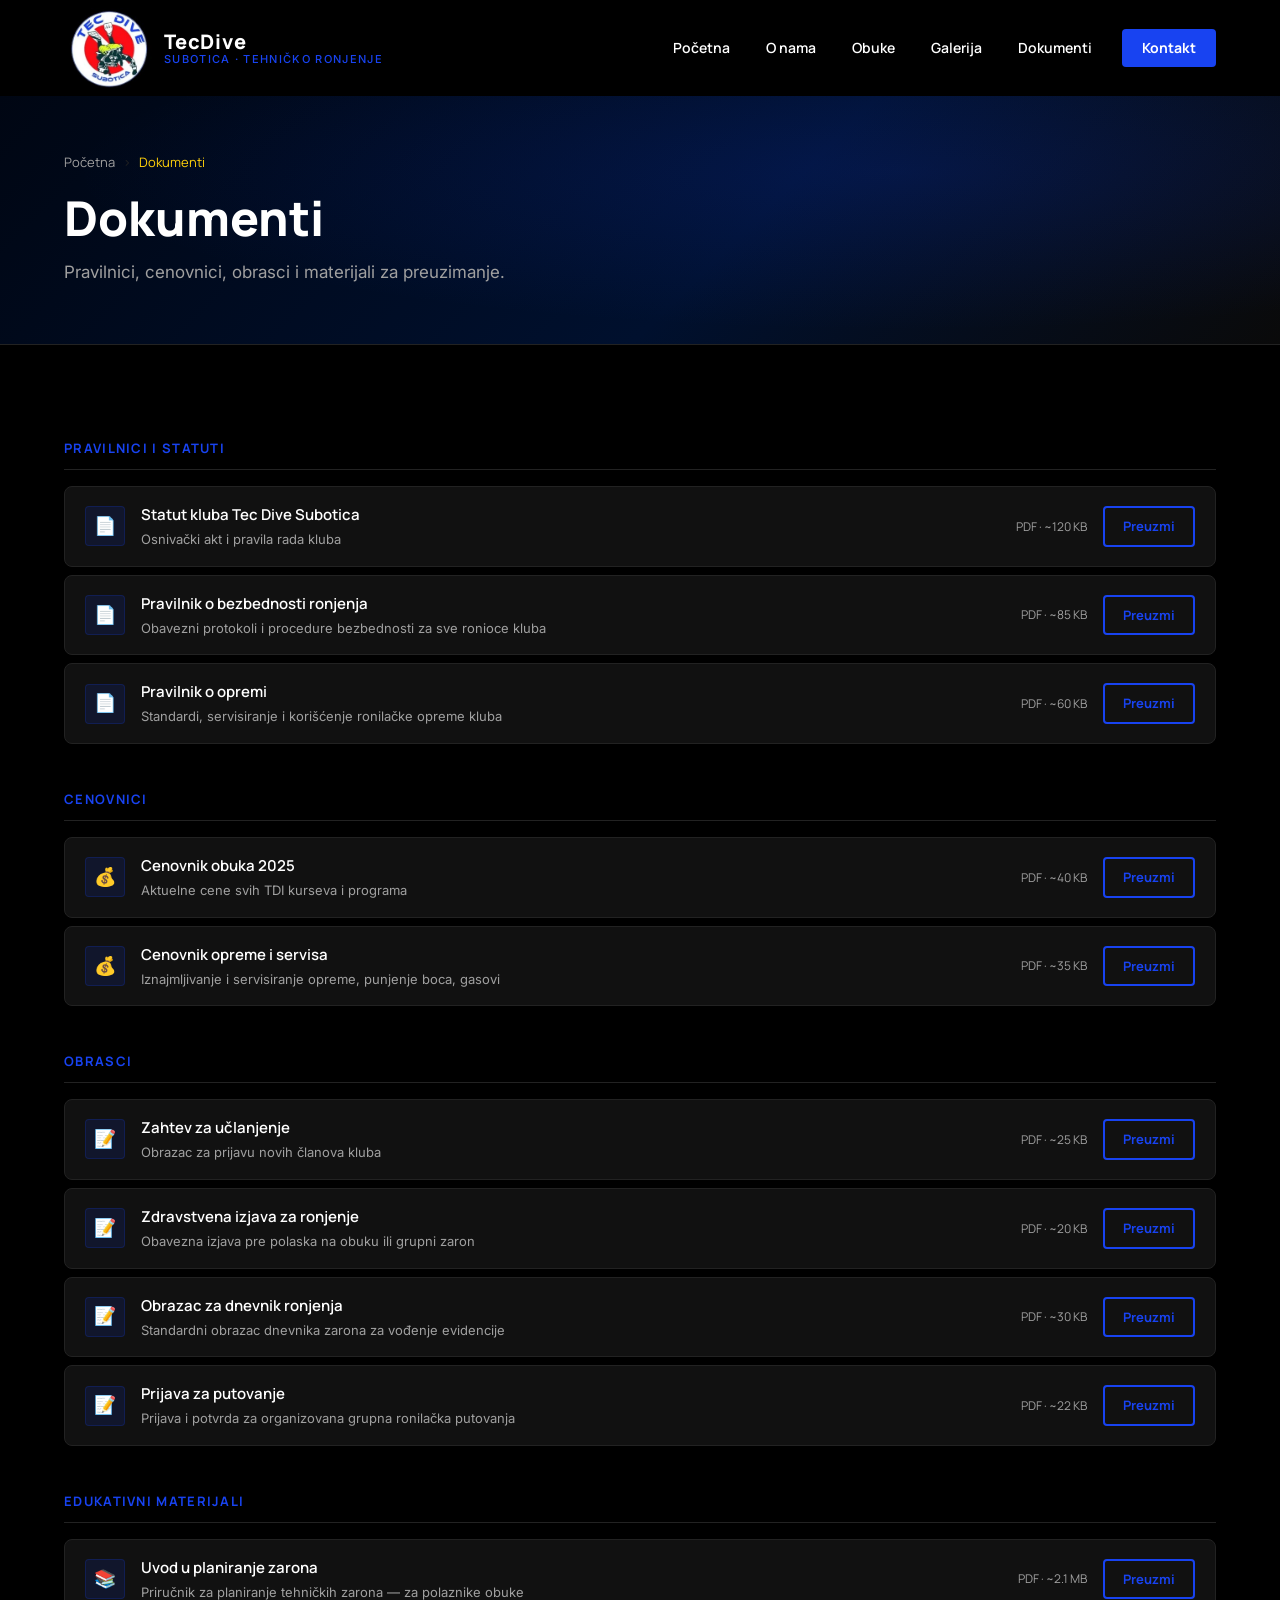
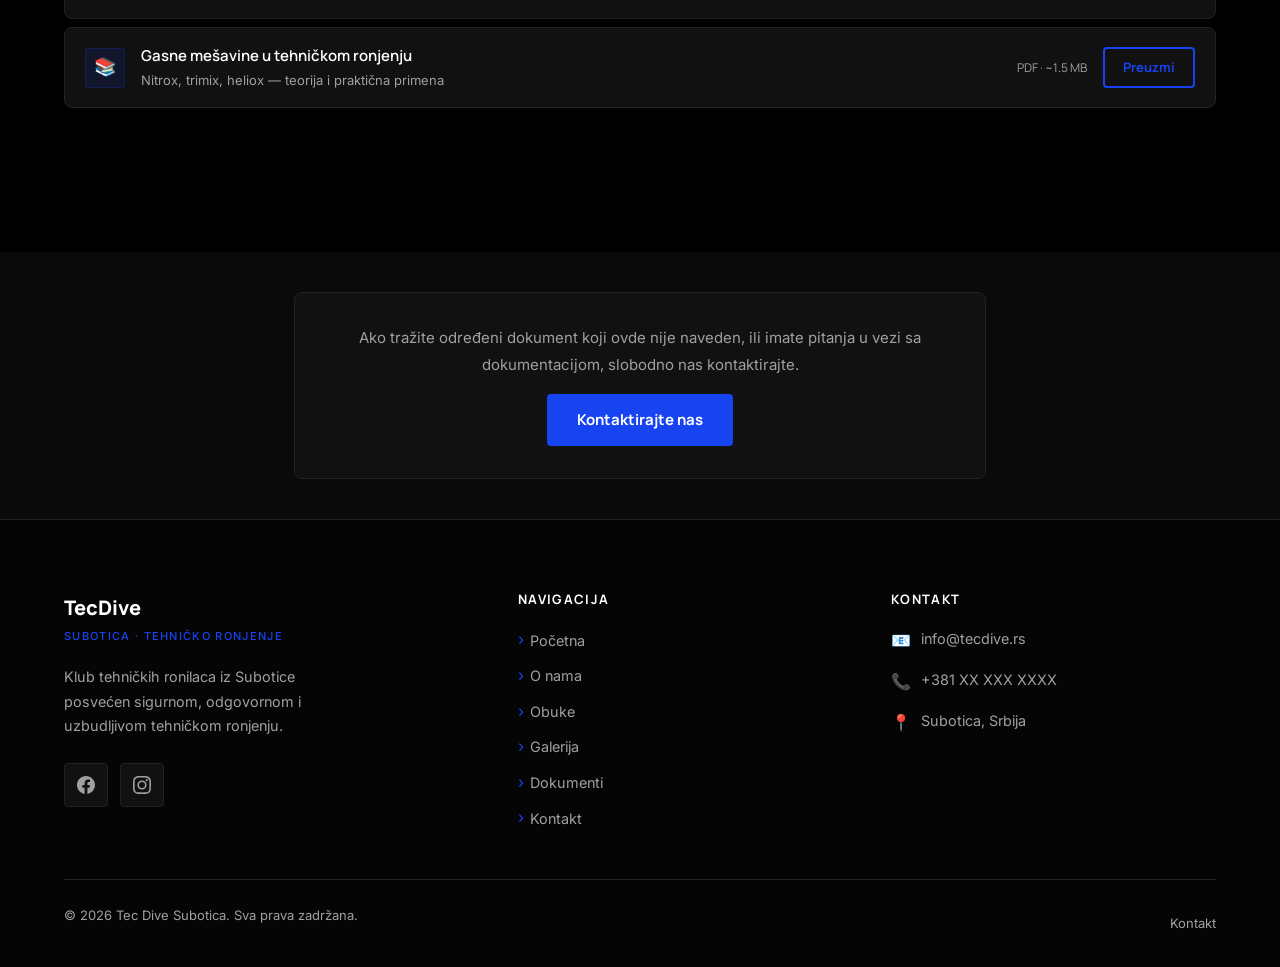
==== site/dokumenti.html @ 0ca91849 "Add CI/CD pipeline, Terraform IaC, and reorganize site files - Move web files (HTML/CSS/JS/img/docs)" ====
<!DOCTYPE html>
<html lang="sr">
<head>
  <meta charset="UTF-8" />
  <meta name="viewport" content="width=device-width, initial-scale=1.0" />
  <meta name="description" content="Dokumenti kluba Tec Dive Subotica — pravilnici, cenovnici, obrasci i sertifikati za preuzimanje." />
  <title>Dokumenti — Tec Dive Subotica</title>
  <link rel="preconnect" href="https://fonts.googleapis.com" />
  <link rel="preconnect" href="https://fonts.gstatic.com" crossorigin />
  <link href="https://fonts.googleapis.com/css2?family=Manrope:wght@400;600;700;800&family=Inter:wght@400;500;600&display=swap" rel="stylesheet" />
  <link rel="stylesheet" href="css/style.css" />
</head>
<body>

  <div id="site-header"></div>

  <main>

    <!-- PAGE HERO -->
    <div class="page-hero">
      <div class="container">
        <div class="page-hero-inner">
          <nav class="breadcrumb" aria-label="Breadcrumb">
            <a href="/index.html">Početna</a>
            <span class="breadcrumb-sep" aria-hidden="true">›</span>
            <span class="breadcrumb-current" aria-current="page">Dokumenti</span>
          </nav>
          <h1>Dokumenti</h1>
          <p class="page-hero-desc">Pravilnici, cenovnici, obrasci i materijali za preuzimanje.</p>
        </div>
      </div>
    </div>

    <!-- DOCUMENTS -->
    <section class="section">
      <div class="container">

        <!-- PRAVILNICI -->
        <div class="doc-category">
          <h2 class="doc-category-title">Pravilnici i statuti</h2>
          <ul class="doc-list">

            <li class="doc-item">
              <div class="doc-icon" aria-hidden="true">📄</div>
              <div class="doc-info">
                <div class="doc-name">Statut kluba Tec Dive Subotica</div>
                <div class="doc-desc">Osnivački akt i pravila rada kluba</div>
              </div>
              <div class="doc-meta">PDF · ~120 KB</div>
              <div class="doc-download">
                <a href="docs/statut-kluba.pdf" download class="btn btn-outline btn-sm">
                  Preuzmi
                </a>
              </div>
            </li>

            <li class="doc-item">
              <div class="doc-icon" aria-hidden="true">📄</div>
              <div class="doc-info">
                <div class="doc-name">Pravilnik o bezbednosti ronjenja</div>
                <div class="doc-desc">Obavezni protokoli i procedure bezbednosti za sve ronioce kluba</div>
              </div>
              <div class="doc-meta">PDF · ~85 KB</div>
              <div class="doc-download">
                <a href="docs/pravilnik-bezbednost.pdf" download class="btn btn-outline btn-sm">
                  Preuzmi
                </a>
              </div>
            </li>

            <li class="doc-item">
              <div class="doc-icon" aria-hidden="true">📄</div>
              <div class="doc-info">
                <div class="doc-name">Pravilnik o opremi</div>
                <div class="doc-desc">Standardi, servisiranje i korišćenje ronilačke opreme kluba</div>
              </div>
              <div class="doc-meta">PDF · ~60 KB</div>
              <div class="doc-download">
                <a href="docs/pravilnik-oprema.pdf" download class="btn btn-outline btn-sm">
                  Preuzmi
                </a>
              </div>
            </li>

          </ul>
        </div>

        <!-- CENOVNICI -->
        <div class="doc-category">
          <h2 class="doc-category-title">Cenovnici</h2>
          <ul class="doc-list">

            <li class="doc-item">
              <div class="doc-icon" aria-hidden="true">💰</div>
              <div class="doc-info">
                <div class="doc-name">Cenovnik obuka 2025</div>
                <div class="doc-desc">Aktuelne cene svih TDI kurseva i programa</div>
              </div>
              <div class="doc-meta">PDF · ~40 KB</div>
              <div class="doc-download">
                <a href="docs/cenovnik-obuke-2025.pdf" download class="btn btn-outline btn-sm">
                  Preuzmi
                </a>
              </div>
            </li>

            <li class="doc-item">
              <div class="doc-icon" aria-hidden="true">💰</div>
              <div class="doc-info">
                <div class="doc-name">Cenovnik opreme i servisa</div>
                <div class="doc-desc">Iznajmljivanje i servisiranje opreme, punjenje boca, gasovi</div>
              </div>
              <div class="doc-meta">PDF · ~35 KB</div>
              <div class="doc-download">
                <a href="docs/cenovnik-oprema.pdf" download class="btn btn-outline btn-sm">
                  Preuzmi
                </a>
              </div>
            </li>

          </ul>
        </div>

        <!-- OBRASCI -->
        <div class="doc-category">
          <h2 class="doc-category-title">Obrasci</h2>
          <ul class="doc-list">

            <li class="doc-item">
              <div class="doc-icon" aria-hidden="true">📝</div>
              <div class="doc-info">
                <div class="doc-name">Zahtev za učlanjenje</div>
                <div class="doc-desc">Obrazac za prijavu novih članova kluba</div>
              </div>
              <div class="doc-meta">PDF · ~25 KB</div>
              <div class="doc-download">
                <a href="docs/zahtev-uclanenje.pdf" download class="btn btn-outline btn-sm">
                  Preuzmi
                </a>
              </div>
            </li>

            <li class="doc-item">
              <div class="doc-icon" aria-hidden="true">📝</div>
              <div class="doc-info">
                <div class="doc-name">Zdravstvena izjava za ronjenje</div>
                <div class="doc-desc">Obavezna izjava pre polaska na obuku ili grupni zaron</div>
              </div>
              <div class="doc-meta">PDF · ~20 KB</div>
              <div class="doc-download">
                <a href="docs/zdravstvena-izjava.pdf" download class="btn btn-outline btn-sm">
                  Preuzmi
                </a>
              </div>
            </li>

            <li class="doc-item">
              <div class="doc-icon" aria-hidden="true">📝</div>
              <div class="doc-info">
                <div class="doc-name">Obrazac za dnevnik ronjenja</div>
                <div class="doc-desc">Standardni obrazac dnevnika zarona za vođenje evidencije</div>
              </div>
              <div class="doc-meta">PDF · ~30 KB</div>
              <div class="doc-download">
                <a href="docs/dnevnik-ronjenja.pdf" download class="btn btn-outline btn-sm">
                  Preuzmi
                </a>
              </div>
            </li>

            <li class="doc-item">
              <div class="doc-icon" aria-hidden="true">📝</div>
              <div class="doc-info">
                <div class="doc-name">Prijava za putovanje</div>
                <div class="doc-desc">Prijava i potvrda za organizovana grupna ronilačka putovanja</div>
              </div>
              <div class="doc-meta">PDF · ~22 KB</div>
              <div class="doc-download">
                <a href="docs/prijava-putovanje.pdf" download class="btn btn-outline btn-sm">
                  Preuzmi
                </a>
              </div>
            </li>

          </ul>
        </div>

        <!-- MATERIJALI -->
        <div class="doc-category">
          <h2 class="doc-category-title">Edukativni materijali</h2>
          <ul class="doc-list">

            <li class="doc-item">
              <div class="doc-icon" aria-hidden="true">📚</div>
              <div class="doc-info">
                <div class="doc-name">Uvod u planiranje zarona</div>
                <div class="doc-desc">Priručnik za planiranje tehničkih zarona — za polaznike obuke</div>
              </div>
              <div class="doc-meta">PDF · ~2.1 MB</div>
              <div class="doc-download">
                <a href="docs/planiranje-zarona.pdf" download class="btn btn-outline btn-sm">
                  Preuzmi
                </a>
              </div>
            </li>

            <li class="doc-item">
              <div class="doc-icon" aria-hidden="true">📚</div>
              <div class="doc-info">
                <div class="doc-name">Gasne mešavine u tehničkom ronjenju</div>
                <div class="doc-desc">Nitrox, trimix, heliox — teorija i praktična primena</div>
              </div>
              <div class="doc-meta">PDF · ~1.5 MB</div>
              <div class="doc-download">
                <a href="docs/gasne-mesavine.pdf" download class="btn btn-outline btn-sm">
                  Preuzmi
                </a>
              </div>
            </li>

          </ul>
        </div>

      </div>
    </section>

    <!-- NOTE -->
    <section class="section section--alt" style="padding: 40px 0;">
      <div class="container container--sm">
        <div style="text-align: center; padding: 32px; background: var(--color-bg-card); border: 1px solid var(--color-border); border-radius: var(--radius-md);">
          <p style="font-size: 0.9375rem; color: var(--color-text-muted); margin-bottom: 16px;">
            Ako tražite određeni dokument koji ovde nije naveden, ili imate pitanja u vezi sa dokumentacijom, slobodno nas kontaktirajte.
          </p>
          <a href="/kontakt.html" class="btn btn-primary">Kontaktirajte nas</a>
        </div>
      </div>
    </section>

  </main>

  <div id="site-footer"></div>
  <button id="back-to-top" aria-label="Nazad na vrh">↑</button>

  <script src="js/main.js"></script>
</body>
</html>
---- site/css/style.css ----
/* ============================================================
   1. CSS CUSTOM PROPERTIES (design tokens)
   ============================================================ */
:root {
  --color-primary:     #1843F1;
  --color-accent:      #FFD00A;
  --color-bg:          #000000;
  --color-bg-alt:      #0a0a0a;
  --color-bg-card:     #111111;
  --color-bg-section:  #00102E;
  --color-text:        #ffffff;
  --color-text-muted:  #a0a0a0;
  --color-border:      #222222;

  --font-heading: 'Manrope', sans-serif;
  --font-body:    'Inter', sans-serif;

  --radius-sm:   4px;
  --radius-md:   8px;
  --radius-lg:   16px;

  --shadow-card: 0 4px 24px rgba(0, 0, 0, 0.5);
  --shadow-hover: 0 8px 40px rgba(24, 67, 241, 0.25);

  --nav-height:  96px;
  --max-width:   1200px;
  --max-width-sm: 740px;
  --section-gap: 96px;
  --section-gap-sm: 64px;
}

/* ============================================================
   2. CSS RESET & BASE
   ============================================================ */
*, *::before, *::after {
  box-sizing: border-box;
  margin: 0;
  padding: 0;
}

html {
  scroll-behavior: smooth;
  font-size: 16px;
}

body {
  background-color: var(--color-bg);
  color: var(--color-text);
  font-family: var(--font-body);
  font-size: 1rem;
  line-height: 1.6;
  -webkit-font-smoothing: antialiased;
  overflow-x: hidden;
}

img {
  display: block;
  max-width: 100%;
  height: auto;
}

a {
  color: inherit;
  text-decoration: none;
}

ul, ol {
  list-style: none;
}

button {
  cursor: pointer;
  border: none;
  background: none;
  font-family: inherit;
}

input, textarea, select {
  font-family: inherit;
  font-size: inherit;
}

/* ============================================================
   3. TYPOGRAPHY
   ============================================================ */
h1, h2, h3, h4, h5, h6 {
  font-family: var(--font-heading);
  font-weight: 700;
  line-height: 1.2;
  color: var(--color-text);
}

h1 { font-size: clamp(2rem, 5vw, 3.25rem); }
h2 { font-size: clamp(1.625rem, 3.5vw, 2.5rem); }
h3 { font-size: clamp(1.25rem, 2.5vw, 1.75rem); }
h4 { font-size: 1.25rem; }
h5 { font-size: 1.125rem; }
h6 { font-size: 1rem; }

p {
  margin-bottom: 1rem;
  color: var(--color-text-muted);
  line-height: 1.75;
}

p:last-child { margin-bottom: 0; }

.text-accent  { color: var(--color-accent); }
.text-primary { color: var(--color-primary); }
.text-muted   { color: var(--color-text-muted); }
.text-white   { color: var(--color-text); }
.text-center  { text-align: center; }
.text-upper   { text-transform: uppercase; letter-spacing: 0.08em; font-size: 0.8125rem; font-weight: 600; }

/* ============================================================
   4. LAYOUT UTILITIES
   ============================================================ */
.container {
  width: 100%;
  max-width: var(--max-width);
  margin: 0 auto;
  padding: 0 24px;
}

.container--sm {
  max-width: var(--max-width-sm);
}

.section {
  padding: var(--section-gap) 0;
}

.section--alt {
  background-color: var(--color-bg-alt);
}

.section--dark {
  background-color: var(--color-bg-section);
}

.section-header {
  margin-bottom: 56px;
}

.section-header .label {
  display: inline-block;
  color: var(--color-primary);
  font-family: var(--font-heading);
  font-weight: 600;
  font-size: 0.8125rem;
  text-transform: uppercase;
  letter-spacing: 0.1em;
  margin-bottom: 12px;
}

.section-header h2 {
  margin-bottom: 16px;
}

.section-header p {
  max-width: 560px;
}

.section-header.center {
  text-align: center;
}

.section-header.center p {
  margin-left: auto;
  margin-right: auto;
}

.grid-2 {
  display: grid;
  grid-template-columns: repeat(2, 1fr);
  gap: 32px;
}

.grid-3 {
  display: grid;
  grid-template-columns: repeat(3, 1fr);
  gap: 28px;
}

.grid-4 {
  display: grid;
  grid-template-columns: repeat(4, 1fr);
  gap: 24px;
}

.flex {
  display: flex;
}

.flex-center {
  display: flex;
  align-items: center;
  justify-content: center;
}

.flex-between {
  display: flex;
  align-items: center;
  justify-content: space-between;
}

.gap-8  { gap: 8px; }
.gap-16 { gap: 16px; }
.gap-24 { gap: 24px; }
.gap-32 { gap: 32px; }

/* ============================================================
   5. HEADER & NAVIGATION
   ============================================================ */
#site-header {
  position: fixed;
  top: 0;
  left: 0;
  width: 100%;
  z-index: 1000;
}

.site-header {
  position: fixed;
  top: 0;
  left: 0;
  width: 100%;
  z-index: 1000;
  background-color: #000;
  height: var(--nav-height);
  border-bottom: 1px solid transparent;
  transition: border-color 0.3s, box-shadow 0.3s;
}

.site-header.header-scrolled {
  border-bottom-color: var(--color-border);
  box-shadow: 0 2px 20px rgba(0, 0, 0, 0.8);
}

.header-inner {
  display: flex;
  align-items: center;
  justify-content: space-between;
  height: var(--nav-height);
}

.site-logo {
  display: flex;
  flex-direction: row;
  align-items: center;
  gap: 12px;
  line-height: 1.1;
  flex-shrink: 0;
}

.site-logo .logo-text {
  display: flex;
  flex-direction: column;
}

.site-logo .logo-name {
  font-family: var(--font-heading);
  font-size: 1.25rem;
  font-weight: 800;
  color: var(--color-text);
  letter-spacing: 0.04em;
}

.site-logo .logo-subtitle {
  font-family: var(--font-body);
  font-size: 0.6875rem;
  font-weight: 500;
  color: var(--color-primary);
  letter-spacing: 0.12em;
  text-transform: uppercase;
}

.site-nav {
  display: flex;
  align-items: center;
  gap: 8px;
}

.nav-link {
  font-family: var(--font-heading);
  font-size: 0.875rem;
  font-weight: 600;
  color: var(--color-text);
  padding: 8px 14px;
  border-radius: var(--radius-sm);
  transition: color 0.2s, background-color 0.2s;
  white-space: nowrap;
}

.nav-link:hover,
.nav-link--active {
  color: var(--color-accent);
}

.nav-cta {
  margin-left: 8px;
  background-color: var(--color-primary);
  color: #fff !important;
  padding: 8px 20px;
  border-radius: var(--radius-sm);
  font-family: var(--font-heading);
  font-size: 0.875rem;
  font-weight: 700;
  transition: background-color 0.2s;
}

.nav-cta:hover {
  background-color: #0f2fa8;
  color: #fff !important;
}

/* Hamburger */
.nav-toggle {
  display: none;
  flex-direction: column;
  justify-content: center;
  gap: 5px;
  width: 40px;
  height: 40px;
  padding: 6px;
  cursor: pointer;
  z-index: 1001;
  flex-shrink: 0;
}

.nav-toggle span {
  display: block;
  width: 100%;
  height: 2px;
  background-color: var(--color-text);
  border-radius: 2px;
  transition: transform 0.3s, opacity 0.3s;
}

.nav-toggle.is-active span:nth-child(1) { transform: translateY(7px) rotate(45deg); }
.nav-toggle.is-active span:nth-child(2) { opacity: 0; }
.nav-toggle.is-active span:nth-child(3) { transform: translateY(-7px) rotate(-45deg); }

/* ============================================================
   6. HERO (full-viewport homepage)
   ============================================================ */
.hero {
  position: relative;
  min-height: 100vh;
  display: flex;
  align-items: center;
  background: linear-gradient(rgba(0, 0, 0, 0.6), rgba(0, 0, 16, 0.8)),
              url('../img/hero-bg.jpg') center / cover no-repeat;
  padding-top: var(--nav-height);
}

.hero-content {
  max-width: 760px;
}

.hero-label {
  display: inline-flex;
  align-items: center;
  gap: 8px;
  color: var(--color-accent);
  font-family: var(--font-heading);
  font-size: 0.8125rem;
  font-weight: 700;
  text-transform: uppercase;
  letter-spacing: 0.12em;
  margin-bottom: 20px;
}

.hero-label::before {
  content: '';
  display: inline-block;
  width: 32px;
  height: 2px;
  background-color: var(--color-accent);
}

.hero h1 {
  font-size: clamp(2.25rem, 6vw, 4rem);
  font-weight: 800;
  line-height: 1.1;
  margin-bottom: 24px;
  color: var(--color-text);
}

.hero h1 span {
  color: var(--color-accent);
}

.hero-desc {
  font-size: 1.125rem;
  color: rgba(255, 255, 255, 0.75);
  max-width: 540px;
  margin-bottom: 40px;
  line-height: 1.7;
}

.hero-actions {
  display: flex;
  gap: 16px;
  flex-wrap: wrap;
}

.hero-scroll {
  position: absolute;
  bottom: 40px;
  left: 50%;
  transform: translateX(-50%);
  display: flex;
  flex-direction: column;
  align-items: center;
  gap: 8px;
  color: var(--color-text-muted);
  font-size: 0.75rem;
  font-family: var(--font-heading);
  text-transform: uppercase;
  letter-spacing: 0.1em;
  animation: bounce 2s infinite;
}

.hero-scroll::after {
  content: '';
  display: block;
  width: 1px;
  height: 48px;
  background: linear-gradient(to bottom, var(--color-primary), transparent);
}

@keyframes bounce {
  0%, 100% { transform: translateX(-50%) translateY(0); }
  50%       { transform: translateX(-50%) translateY(8px); }
}

/* ============================================================
   7. PAGE HERO (shorter banner for inner pages)
   ============================================================ */
.page-hero {
  background: linear-gradient(135deg, #000510 0%, #00102E 60%, #0a0a0a 100%);
  padding: calc(var(--nav-height) + 56px) 0 56px;
  border-bottom: 1px solid var(--color-border);
  position: relative;
  overflow: hidden;
}

.page-hero::before {
  content: '';
  position: absolute;
  top: 0; left: 0; right: 0; bottom: 0;
  background: radial-gradient(ellipse at 70% 50%, rgba(24, 67, 241, 0.15) 0%, transparent 65%);
  pointer-events: none;
}

.page-hero-inner {
  position: relative;
}

.breadcrumb {
  display: flex;
  align-items: center;
  gap: 8px;
  font-size: 0.8125rem;
  color: var(--color-text-muted);
  margin-bottom: 16px;
  font-family: var(--font-heading);
}

.breadcrumb a {
  color: var(--color-text-muted);
  transition: color 0.2s;
}

.breadcrumb a:hover {
  color: var(--color-accent);
}

.breadcrumb-sep {
  color: var(--color-border);
}

.breadcrumb-current {
  color: var(--color-accent);
}

.page-hero h1 {
  font-size: clamp(1.875rem, 4vw, 3rem);
  font-weight: 800;
  margin-bottom: 12px;
}

.page-hero .page-hero-desc {
  color: var(--color-text-muted);
  font-size: 1.0625rem;
  max-width: 520px;
}

/* ============================================================
   8. BUTTONS
   ============================================================ */
.btn {
  display: inline-flex;
  align-items: center;
  justify-content: center;
  gap: 8px;
  padding: 12px 28px;
  font-family: var(--font-heading);
  font-size: 0.9375rem;
  font-weight: 700;
  border-radius: var(--radius-sm);
  transition: background-color 0.2s, color 0.2s, border-color 0.2s, transform 0.15s;
  white-space: nowrap;
  cursor: pointer;
  border: 2px solid transparent;
  text-decoration: none;
}

.btn:hover {
  transform: translateY(-1px);
}

.btn:active {
  transform: translateY(0);
}

.btn-primary {
  background-color: var(--color-primary);
  color: #fff;
  border-color: var(--color-primary);
}

.btn-primary:hover {
  background-color: #0f2fa8;
  border-color: #0f2fa8;
  color: #fff;
}

.btn-accent {
  background-color: var(--color-accent);
  color: #000;
  border-color: var(--color-accent);
}

.btn-accent:hover {
  background-color: #e6bb00;
  border-color: #e6bb00;
  color: #000;
}

.btn-ghost {
  background-color: transparent;
  color: var(--color-text);
  border-color: rgba(255, 255, 255, 0.3);
}

.btn-ghost:hover {
  border-color: var(--color-accent);
  color: var(--color-accent);
  background-color: transparent;
}

.btn-outline {
  background-color: transparent;
  color: var(--color-primary);
  border-color: var(--color-primary);
}

.btn-outline:hover {
  background-color: var(--color-primary);
  color: #fff;
}

.btn-sm {
  padding: 8px 18px;
  font-size: 0.8125rem;
}

.btn-lg {
  padding: 16px 40px;
  font-size: 1rem;
}

.btn-icon {
  width: 20px;
  height: 20px;
  flex-shrink: 0;
}

/* ============================================================
   9. CARDS (generic)
   ============================================================ */
.card {
  background-color: var(--color-bg-card);
  border: 1px solid var(--color-border);
  border-radius: var(--radius-lg);
  padding: 32px;
  transition: border-color 0.25s, box-shadow 0.25s, transform 0.25s;
}

.card:hover {
  border-color: rgba(24, 67, 241, 0.4);
  box-shadow: var(--shadow-hover);
  transform: translateY(-3px);
}

/* ============================================================
   10. FEATURE CARDS (icon + title + description)
   ============================================================ */
.feature-card {
  background-color: var(--color-bg-card);
  border: 1px solid var(--color-border);
  border-radius: var(--radius-lg);
  padding: 36px 32px;
  transition: border-color 0.25s, box-shadow 0.25s, transform 0.25s;
}

.feature-card:hover {
  border-color: rgba(24, 67, 241, 0.5);
  box-shadow: var(--shadow-hover);
  transform: translateY(-4px);
}

.feature-icon {
  width: 56px;
  height: 56px;
  background: linear-gradient(135deg, rgba(24, 67, 241, 0.2), rgba(24, 67, 241, 0.05));
  border: 1px solid rgba(24, 67, 241, 0.3);
  border-radius: var(--radius-md);
  display: flex;
  align-items: center;
  justify-content: center;
  margin-bottom: 24px;
  font-size: 1.5rem;
  color: var(--color-primary);
}

.feature-card h3 {
  font-size: 1.25rem;
  margin-bottom: 12px;
  color: var(--color-text);
}

.feature-card p {
  font-size: 0.9375rem;
  color: var(--color-text-muted);
  line-height: 1.7;
  margin-bottom: 0;
}

/* ============================================================
   11. COURSE CARDS
   ============================================================ */
.course-card {
  background-color: var(--color-bg-card);
  border: 1px solid var(--color-border);
  border-radius: var(--radius-lg);
  overflow: hidden;
  display: flex;
  flex-direction: column;
  transition: border-color 0.25s, box-shadow 0.25s, transform 0.25s;
}

.course-card:hover {
  border-color: rgba(24, 67, 241, 0.4);
  box-shadow: var(--shadow-hover);
  transform: translateY(-3px);
}

.course-card-header {
  padding: 28px 28px 20px;
  border-bottom: 1px solid var(--color-border);
}

.course-badge {
  display: inline-block;
  padding: 3px 10px;
  border-radius: 20px;
  font-size: 0.75rem;
  font-family: var(--font-heading);
  font-weight: 700;
  text-transform: uppercase;
  letter-spacing: 0.06em;
  margin-bottom: 12px;
}

.badge-intro    { background: rgba(255, 208, 10, 0.15); color: var(--color-accent); border: 1px solid rgba(255, 208, 10, 0.3); }
.badge-advanced { background: rgba(24, 67, 241, 0.15);  color: #7b9fff;             border: 1px solid rgba(24, 67, 241, 0.3); }
.badge-tech     { background: rgba(0, 200, 150, 0.12);  color: #00c896;             border: 1px solid rgba(0, 200, 150, 0.3); }
.badge-special  { background: rgba(200, 80, 255, 0.12); color: #c850ff;             border: 1px solid rgba(200, 80, 255, 0.3); }

.course-card-header h3 {
  font-size: 1.1875rem;
  margin-bottom: 8px;
}

.course-card-header p {
  font-size: 0.9rem;
  color: var(--color-text-muted);
  margin-bottom: 0;
  line-height: 1.6;
}

.course-card-body {
  padding: 24px 28px;
  flex: 1;
}

.course-card-body ul {
  margin-bottom: 0;
}

.course-card-body ul li {
  font-size: 0.9rem;
  color: var(--color-text-muted);
  padding: 5px 0;
  padding-left: 20px;
  position: relative;
  line-height: 1.5;
}

.course-card-body ul li::before {
  content: '▸';
  position: absolute;
  left: 0;
  color: var(--color-primary);
  font-size: 0.75rem;
  top: 7px;
}

.course-card-footer {
  padding: 20px 28px 28px;
  display: flex;
  align-items: center;
  justify-content: space-between;
  gap: 16px;
  border-top: 1px solid var(--color-border);
}

.course-meta {
  font-size: 0.8125rem;
  color: var(--color-text-muted);
  font-family: var(--font-heading);
}

.course-meta strong {
  display: block;
  color: var(--color-text);
  font-size: 0.9rem;
  margin-bottom: 2px;
}

/* ============================================================
   12. GALLERY GRID & LIGHTBOX
   ============================================================ */
.gallery-filters {
  display: flex;
  gap: 8px;
  flex-wrap: wrap;
  margin-bottom: 40px;
}

.gallery-filter-btn {
  padding: 8px 20px;
  border-radius: 24px;
  font-family: var(--font-heading);
  font-size: 0.875rem;
  font-weight: 600;
  color: var(--color-text-muted);
  background-color: var(--color-bg-card);
  border: 1px solid var(--color-border);
  cursor: pointer;
  transition: color 0.2s, border-color 0.2s, background-color 0.2s;
}

.gallery-filter-btn:hover,
.gallery-filter-btn.active {
  color: var(--color-text);
  border-color: var(--color-primary);
  background-color: rgba(24, 67, 241, 0.1);
}

.gallery-grid {
  display: grid;
  grid-template-columns: repeat(3, 1fr);
  gap: 16px;
}

.gallery-item {
  position: relative;
  border-radius: var(--radius-md);
  overflow: hidden;
  cursor: pointer;
  aspect-ratio: 4/3;
  background-color: var(--color-bg-card);
  border: 1px solid var(--color-border);
}

.gallery-item img {
  width: 100%;
  height: 100%;
  object-fit: cover;
  transition: transform 0.4s;
}

.gallery-item:hover img {
  transform: scale(1.05);
}

.gallery-item-overlay {
  position: absolute;
  inset: 0;
  background: linear-gradient(to top, rgba(0,0,0,0.7) 0%, transparent 50%);
  opacity: 0;
  transition: opacity 0.3s;
  display: flex;
  align-items: flex-end;
  padding: 16px;
}

.gallery-item:hover .gallery-item-overlay {
  opacity: 1;
}

.gallery-item-caption {
  font-family: var(--font-heading);
  font-size: 0.875rem;
  font-weight: 600;
  color: #fff;
}

.gallery-item.hidden {
  display: none;
}

/* Lightbox */
.lightbox {
  display: none;
  position: fixed;
  inset: 0;
  z-index: 9999;
  background: rgba(0, 0, 0, 0.95);
  align-items: center;
  justify-content: center;
}

.lightbox.is-open {
  display: flex;
}

.lightbox-inner {
  position: relative;
  max-width: 90vw;
  max-height: 90vh;
}

.lightbox-img {
  max-width: 90vw;
  max-height: 80vh;
  object-fit: contain;
  border-radius: var(--radius-md);
}

.lightbox-close {
  position: fixed;
  top: 24px;
  right: 24px;
  width: 48px;
  height: 48px;
  background: rgba(255,255,255,0.1);
  border-radius: 50%;
  display: flex;
  align-items: center;
  justify-content: center;
  font-size: 1.5rem;
  color: #fff;
  cursor: pointer;
  transition: background 0.2s;
  border: 1px solid rgba(255,255,255,0.15);
}

.lightbox-close:hover {
  background: rgba(255,255,255,0.2);
}

.lightbox-prev,
.lightbox-next {
  position: fixed;
  top: 50%;
  transform: translateY(-50%);
  width: 52px;
  height: 52px;
  background: rgba(255,255,255,0.1);
  border: 1px solid rgba(255,255,255,0.15);
  border-radius: 50%;
  display: flex;
  align-items: center;
  justify-content: center;
  font-size: 1.25rem;
  color: #fff;
  cursor: pointer;
  transition: background 0.2s;
}

.lightbox-prev:hover,
.lightbox-next:hover {
  background: rgba(255,255,255,0.2);
}

.lightbox-prev { left: 24px; }
.lightbox-next { right: 24px; }

.lightbox-caption {
  text-align: center;
  margin-top: 16px;
  font-family: var(--font-heading);
  font-size: 0.9375rem;
  color: rgba(255,255,255,0.7);
}

/* ============================================================
   13. DOCUMENT LIST
   ============================================================ */
.doc-category {
  margin-bottom: 48px;
}

.doc-category-title {
  font-family: var(--font-heading);
  font-size: 0.8125rem;
  font-weight: 700;
  text-transform: uppercase;
  letter-spacing: 0.1em;
  color: var(--color-primary);
  margin-bottom: 16px;
  padding-bottom: 12px;
  border-bottom: 1px solid var(--color-border);
}

.doc-list {
  display: flex;
  flex-direction: column;
  gap: 8px;
}

.doc-item {
  display: flex;
  align-items: center;
  gap: 16px;
  padding: 16px 20px;
  background-color: var(--color-bg-card);
  border: 1px solid var(--color-border);
  border-radius: var(--radius-md);
  transition: border-color 0.2s, box-shadow 0.2s;
}

.doc-item:hover {
  border-color: rgba(24, 67, 241, 0.4);
  box-shadow: 0 2px 12px rgba(0,0,0,0.3);
}

.doc-icon {
  width: 40px;
  height: 40px;
  background: rgba(24, 67, 241, 0.12);
  border: 1px solid rgba(24, 67, 241, 0.2);
  border-radius: var(--radius-sm);
  display: flex;
  align-items: center;
  justify-content: center;
  flex-shrink: 0;
  font-size: 1.125rem;
}

.doc-info {
  flex: 1;
  min-width: 0;
}

.doc-name {
  font-family: var(--font-heading);
  font-size: 0.9375rem;
  font-weight: 600;
  color: var(--color-text);
  margin-bottom: 2px;
}

.doc-desc {
  font-size: 0.8125rem;
  color: var(--color-text-muted);
}

.doc-meta {
  font-size: 0.75rem;
  color: var(--color-text-muted);
  font-family: var(--font-heading);
  flex-shrink: 0;
  text-align: right;
}

.doc-download {
  flex-shrink: 0;
}

/* ============================================================
   14. CONTACT FORM & INFO CARDS
   ============================================================ */
.contact-grid {
  display: grid;
  grid-template-columns: 1fr 1.5fr;
  gap: 48px;
  align-items: start;
}

.contact-info-cards {
  display: flex;
  flex-direction: column;
  gap: 16px;
}

.contact-card {
  display: flex;
  align-items: flex-start;
  gap: 16px;
  padding: 24px;
  background-color: var(--color-bg-card);
  border: 1px solid var(--color-border);
  border-radius: var(--radius-md);
}

.contact-card-icon {
  width: 48px;
  height: 48px;
  background: rgba(24, 67, 241, 0.12);
  border: 1px solid rgba(24, 67, 241, 0.25);
  border-radius: var(--radius-sm);
  display: flex;
  align-items: center;
  justify-content: center;
  font-size: 1.25rem;
  flex-shrink: 0;
}

.contact-card-body h4 {
  font-size: 0.875rem;
  font-weight: 700;
  color: var(--color-text-muted);
  text-transform: uppercase;
  letter-spacing: 0.06em;
  margin-bottom: 4px;
}

.contact-card-body a,
.contact-card-body p {
  font-size: 0.9375rem;
  color: var(--color-text);
  margin-bottom: 0;
  line-height: 1.5;
  transition: color 0.2s;
}

.contact-card-body a:hover {
  color: var(--color-accent);
}

.contact-form-wrap {
  background-color: var(--color-bg-card);
  border: 1px solid var(--color-border);
  border-radius: var(--radius-lg);
  padding: 40px;
}

.contact-form-wrap h3 {
  margin-bottom: 8px;
}

.contact-form-wrap > p {
  margin-bottom: 32px;
}

.form-group {
  margin-bottom: 20px;
}

.form-group label {
  display: block;
  font-family: var(--font-heading);
  font-size: 0.875rem;
  font-weight: 600;
  color: var(--color-text);
  margin-bottom: 8px;
}

.form-group label .required {
  color: #ff4d6d;
  margin-left: 3px;
}

.form-control {
  width: 100%;
  padding: 12px 16px;
  background-color: rgba(255, 255, 255, 0.04);
  border: 1px solid var(--color-border);
  border-radius: var(--radius-sm);
  color: var(--color-text);
  font-size: 0.9375rem;
  transition: border-color 0.2s, box-shadow 0.2s;
  outline: none;
}

.form-control::placeholder {
  color: var(--color-text-muted);
}

.form-control:focus {
  border-color: var(--color-primary);
  box-shadow: 0 0 0 3px rgba(24, 67, 241, 0.15);
}

textarea.form-control {
  resize: vertical;
  min-height: 140px;
}

.form-row {
  display: grid;
  grid-template-columns: 1fr 1fr;
  gap: 16px;
}

.form-error {
  font-size: 0.8125rem;
  color: #ff4d6d;
  margin-top: 4px;
  display: none;
}

.form-error.visible { display: block; }

.form-success {
  background: rgba(0, 200, 100, 0.1);
  border: 1px solid rgba(0, 200, 100, 0.3);
  border-radius: var(--radius-md);
  padding: 20px 24px;
  text-align: center;
  color: #00c864;
  font-family: var(--font-heading);
  font-weight: 600;
  display: none;
}

.form-success.visible { display: block; }

.social-links {
  display: flex;
  gap: 12px;
  margin-top: 24px;
}

.social-link {
  width: 44px;
  height: 44px;
  background-color: var(--color-bg-card);
  border: 1px solid var(--color-border);
  border-radius: var(--radius-sm);
  display: flex;
  align-items: center;
  justify-content: center;
  font-size: 1.125rem;
  color: var(--color-text-muted);
  transition: color 0.2s, border-color 0.2s, background-color 0.2s;
  text-decoration: none;
}

.social-link:hover {
  color: var(--color-accent);
  border-color: var(--color-accent);
  background-color: rgba(255, 208, 10, 0.05);
}

/* ============================================================
   15. FOOTER
   ============================================================ */
.site-footer {
  background-color: #050505;
  border-top: 1px solid var(--color-border);
}

.footer-main {
  padding: 72px 0 48px;
  display: grid;
  grid-template-columns: 1.25fr 1fr 1fr;
  gap: 48px;
}

.footer-brand .footer-logo-name {
  font-family: var(--font-heading);
  font-size: 1.25rem;
  font-weight: 800;
  color: var(--color-text);
  display: block;
  margin-bottom: 4px;
}

.footer-brand .footer-logo-sub {
  font-size: 0.6875rem;
  font-weight: 500;
  color: var(--color-primary);
  text-transform: uppercase;
  letter-spacing: 0.12em;
  font-family: var(--font-body);
  display: block;
  margin-bottom: 20px;
}

.footer-brand p {
  font-size: 0.9rem;
  color: var(--color-text-muted);
  max-width: 280px;
  line-height: 1.7;
  margin-bottom: 24px;
}

.footer-col h4 {
  font-family: var(--font-heading);
  font-size: 0.8125rem;
  font-weight: 700;
  text-transform: uppercase;
  letter-spacing: 0.1em;
  color: var(--color-text);
  margin-bottom: 20px;
}

.footer-nav {
  display: flex;
  flex-direction: column;
  gap: 10px;
}

.footer-nav a {
  font-size: 0.9rem;
  color: var(--color-text-muted);
  transition: color 0.2s, padding-left 0.2s;
  display: flex;
  align-items: center;
  gap: 6px;
}

.footer-nav a::before {
  content: '›';
  color: var(--color-primary);
  font-size: 1rem;
}

.footer-nav a:hover {
  color: var(--color-text);
  padding-left: 4px;
}

.footer-contact-list {
  display: flex;
  flex-direction: column;
  gap: 14px;
}

.footer-contact-item {
  display: flex;
  align-items: flex-start;
  gap: 10px;
  font-size: 0.9rem;
  color: var(--color-text-muted);
}

.footer-contact-item .icon {
  color: var(--color-primary);
  font-size: 1rem;
  margin-top: 1px;
  flex-shrink: 0;
}

.footer-contact-item a {
  color: var(--color-text-muted);
  transition: color 0.2s;
}

.footer-contact-item a:hover {
  color: var(--color-accent);
}

.footer-bottom {
  border-top: 1px solid var(--color-border);
  padding: 24px 0;
  display: flex;
  align-items: center;
  justify-content: space-between;
  gap: 16px;
  flex-wrap: wrap;
}

.footer-bottom-text {
  font-size: 0.8125rem;
  color: var(--color-text-muted);
}

.footer-bottom-links {
  display: flex;
  gap: 24px;
}

.footer-bottom-links a {
  font-size: 0.8125rem;
  color: var(--color-text-muted);
  transition: color 0.2s;
}

.footer-bottom-links a:hover {
  color: var(--color-accent);
}

/* ============================================================
   16. BACK-TO-TOP BUTTON
   ============================================================ */
#back-to-top {
  position: fixed;
  bottom: 32px;
  right: 32px;
  width: 48px;
  height: 48px;
  background-color: var(--color-primary);
  color: #fff;
  border-radius: 50%;
  display: flex;
  align-items: center;
  justify-content: center;
  font-size: 1.25rem;
  cursor: pointer;
  border: none;
  box-shadow: 0 4px 16px rgba(24, 67, 241, 0.4);
  opacity: 0;
  visibility: hidden;
  transition: opacity 0.3s, visibility 0.3s, transform 0.2s, background-color 0.2s;
  z-index: 900;
}

#back-to-top.visible {
  opacity: 1;
  visibility: visible;
}

#back-to-top:hover {
  background-color: #0f2fa8;
  transform: translateY(-3px);
}

/* ============================================================
   17. SPECIFIC PAGE SECTIONS
   ============================================================ */

/* About section (two-column) */
.about-two-col {
  display: grid;
  grid-template-columns: 1fr 1fr;
  gap: 64px;
  align-items: center;
}

.about-two-col.reverse {
  direction: rtl;
}

.about-two-col.reverse > * {
  direction: ltr;
}

.about-img-wrap {
  position: relative;
  border-radius: var(--radius-lg);
  overflow: hidden;
  aspect-ratio: 4/3;
  background-color: var(--color-bg-card);
  border: 1px solid var(--color-border);
}

.about-img-wrap img {
  width: 100%;
  height: 100%;
  object-fit: cover;
}

.about-img-accent {
  position: absolute;
  bottom: -1px;
  left: -1px;
  right: -1px;
  height: 4px;
  background: linear-gradient(to right, var(--color-primary), var(--color-accent));
}

.about-text .label {
  display: inline-block;
  color: var(--color-primary);
  font-family: var(--font-heading);
  font-weight: 700;
  font-size: 0.8125rem;
  text-transform: uppercase;
  letter-spacing: 0.1em;
  margin-bottom: 12px;
}

.about-text h2 {
  margin-bottom: 20px;
}

.about-text p {
  font-size: 0.9375rem;
  line-height: 1.8;
}

/* Steps / process */
.steps-grid {
  display: grid;
  grid-template-columns: repeat(3, 1fr);
  gap: 32px;
  position: relative;
}

.steps-grid::before {
  content: '';
  position: absolute;
  top: 32px;
  left: 15%;
  right: 15%;
  height: 1px;
  background: linear-gradient(to right, transparent, var(--color-primary), var(--color-primary), transparent);
  opacity: 0.4;
}

.step-item {
  text-align: center;
  padding: 0 16px;
}

.step-number {
  width: 64px;
  height: 64px;
  background: linear-gradient(135deg, var(--color-primary), #0f2fa8);
  border-radius: 50%;
  display: flex;
  align-items: center;
  justify-content: center;
  font-family: var(--font-heading);
  font-size: 1.5rem;
  font-weight: 800;
  color: #fff;
  margin: 0 auto 24px;
  box-shadow: 0 4px 20px rgba(24, 67, 241, 0.35);
  position: relative;
  z-index: 1;
}

.step-item h3 {
  font-size: 1.0625rem;
  margin-bottom: 10px;
}

.step-item p {
  font-size: 0.9rem;
  color: var(--color-text-muted);
  margin-bottom: 0;
}

/* Team cards */
.team-grid {
  display: grid;
  grid-template-columns: repeat(4, 1fr);
  gap: 24px;
}

.team-card {
  background-color: var(--color-bg-card);
  border: 1px solid var(--color-border);
  border-radius: var(--radius-lg);
  overflow: hidden;
  text-align: center;
  transition: border-color 0.25s, box-shadow 0.25s, transform 0.25s;
}

.team-card:hover {
  border-color: rgba(24, 67, 241, 0.4);
  box-shadow: var(--shadow-hover);
  transform: translateY(-4px);
}

.team-card-img {
  width: 100%;
  aspect-ratio: 1;
  object-fit: cover;
  background-color: #1a1a2e;
  display: flex;
  align-items: center;
  justify-content: center;
  font-size: 3rem;
  color: var(--color-primary);
}

.team-card-img img {
  width: 100%;
  height: 100%;
  object-fit: cover;
}

.team-card-body {
  padding: 20px 20px 24px;
}

.team-card-body h4 {
  font-size: 1.0625rem;
  margin-bottom: 4px;
}

.team-card-cert {
  font-size: 0.8125rem;
  color: var(--color-primary);
  font-family: var(--font-heading);
  font-weight: 600;
  margin-bottom: 10px;
  display: block;
}

.team-card-bio {
  font-size: 0.875rem;
  color: var(--color-text-muted);
  line-height: 1.6;
  margin-bottom: 0;
}

/* CTA banner */
.cta-banner {
  background: linear-gradient(135deg, var(--color-primary) 0%, #0f2fa8 50%, #00102E 100%);
  padding: 80px 0;
  text-align: center;
  position: relative;
  overflow: hidden;
}

.cta-banner::before {
  content: '';
  position: absolute;
  inset: 0;
  background: radial-gradient(ellipse at 50% 100%, rgba(255,208,10,0.1) 0%, transparent 60%);
  pointer-events: none;
}

.cta-banner h2 {
  font-size: clamp(1.625rem, 3.5vw, 2.375rem);
  margin-bottom: 16px;
  position: relative;
}

.cta-banner p {
  font-size: 1.0625rem;
  color: rgba(255, 255, 255, 0.7);
  max-width: 520px;
  margin: 0 auto 36px;
  position: relative;
}

.cta-banner .btn {
  position: relative;
}

/* Pull quote */
.pull-quote {
  max-width: 680px;
  margin: 0 auto;
  text-align: center;
  padding: 0 24px;
}

.pull-quote blockquote {
  font-family: var(--font-heading);
  font-size: clamp(1.375rem, 3vw, 2rem);
  font-weight: 700;
  color: var(--color-text);
  line-height: 1.35;
  margin-bottom: 24px;
}

.pull-quote blockquote::before {
  content: '"';
  display: block;
  font-size: 4rem;
  color: var(--color-primary);
  line-height: 1;
  margin-bottom: -16px;
  font-family: Georgia, serif;
}

/* Stat counters */
.stats-row {
  display: grid;
  grid-template-columns: repeat(4, 1fr);
  gap: 1px;
  background-color: var(--color-border);
  border: 1px solid var(--color-border);
  border-radius: var(--radius-lg);
  overflow: hidden;
}

.stat-item {
  background-color: var(--color-bg-card);
  padding: 32px 24px;
  text-align: center;
}

.stat-number {
  font-family: var(--font-heading);
  font-size: clamp(2rem, 4vw, 3rem);
  font-weight: 800;
  color: var(--color-accent);
  line-height: 1;
  margin-bottom: 8px;
}

.stat-label {
  font-size: 0.875rem;
  color: var(--color-text-muted);
  font-family: var(--font-heading);
  font-weight: 600;
  text-transform: uppercase;
  letter-spacing: 0.06em;
}

/* 404 page */
.error-page {
  min-height: 100vh;
  display: flex;
  align-items: center;
  justify-content: center;
  text-align: center;
  padding: 40px 24px;
}

.error-code {
  font-family: var(--font-heading);
  font-size: clamp(6rem, 15vw, 10rem);
  font-weight: 800;
  color: var(--color-primary);
  line-height: 1;
  opacity: 0.3;
  margin-bottom: -16px;
}

.error-page h1 {
  font-size: clamp(1.5rem, 3vw, 2.25rem);
  margin-bottom: 16px;
}

.error-page p {
  max-width: 400px;
  margin: 0 auto 32px;
}

/* ============================================================
   18. UTILITIES
   ============================================================ */
.sr-only {
  position: absolute;
  width: 1px;
  height: 1px;
  padding: 0;
  margin: -1px;
  overflow: hidden;
  clip: rect(0,0,0,0);
  white-space: nowrap;
  border: 0;
}

.mt-8  { margin-top: 8px; }
.mt-16 { margin-top: 16px; }
.mt-24 { margin-top: 24px; }
.mt-32 { margin-top: 32px; }
.mt-40 { margin-top: 40px; }
.mt-48 { margin-top: 48px; }
.mb-8  { margin-bottom: 8px; }
.mb-16 { margin-bottom: 16px; }
.mb-24 { margin-bottom: 24px; }
.mb-32 { margin-bottom: 32px; }

/* ============================================================
   19. MEDIA QUERIES
   ============================================================ */

/* Tablet: ≤ 1024px */
@media (max-width: 1024px) {
  :root {
    --section-gap: 72px;
  }

  .grid-4  { grid-template-columns: repeat(2, 1fr); }
  .team-grid { grid-template-columns: repeat(2, 1fr); }
  .stats-row { grid-template-columns: repeat(2, 1fr); }
  .footer-main { grid-template-columns: 1fr 1fr; }
  .footer-main > :first-child { grid-column: 1 / -1; }
  .contact-grid { grid-template-columns: 1fr; }
  .contact-form-wrap { padding: 28px; }
}

/* Mobile: ≤ 768px */
@media (max-width: 768px) {
  :root {
    --section-gap: 56px;
    --nav-height: 60px;
  }

  .nav-toggle { display: flex; }

  .site-nav {
    position: fixed;
    top: var(--nav-height);
    left: 0;
    width: 100%;
    background-color: #000;
    border-top: 1px solid var(--color-border);
    flex-direction: column;
    align-items: stretch;
    padding: 16px;
    gap: 4px;
    transform: translateY(-110%);
    transition: transform 0.3s ease;
    z-index: 999;
    box-shadow: 0 8px 24px rgba(0,0,0,0.8);
  }

  .site-nav.nav-open {
    transform: translateY(0);
  }

  .nav-link {
    padding: 12px 16px;
    border-radius: var(--radius-sm);
    width: 100%;
    text-align: left;
  }

  .nav-link:hover,
  .nav-link--active {
    background-color: rgba(24, 67, 241, 0.08);
  }

  .nav-cta {
    margin-left: 0;
    margin-top: 8px;
    text-align: center;
  }

  .grid-2,
  .grid-3    { grid-template-columns: 1fr; }
  .gallery-grid { grid-template-columns: repeat(2, 1fr); }
  .steps-grid { grid-template-columns: 1fr; gap: 32px; }
  .steps-grid::before { display: none; }
  .about-two-col { grid-template-columns: 1fr; gap: 32px; }
  .about-two-col.reverse { direction: ltr; }
  .form-row { grid-template-columns: 1fr; }
  .footer-main { grid-template-columns: 1fr; gap: 32px; }
  .footer-main > :first-child { grid-column: auto; }
  .footer-bottom { flex-direction: column; text-align: center; }
  .hero-actions { flex-direction: column; align-items: flex-start; }
  .cta-banner { padding: 56px 0; }
  .contact-form-wrap { padding: 24px 20px; }
  .lightbox-prev { left: 8px; }
  .lightbox-next { right: 8px; }

  #back-to-top {
    bottom: 20px;
    right: 20px;
    width: 42px;
    height: 42px;
  }
}

/* Small mobile: ≤ 480px */
@media (max-width: 480px) {
  .gallery-grid { grid-template-columns: 1fr; }
  .gallery-filters { gap: 6px; }
  .gallery-filter-btn { padding: 6px 14px; font-size: 0.8125rem; }
  .team-grid { grid-template-columns: repeat(2, 1fr); }
  .stats-row { grid-template-columns: repeat(2, 1fr); }
  .doc-item { flex-wrap: wrap; }
  .doc-meta { display: none; }
}
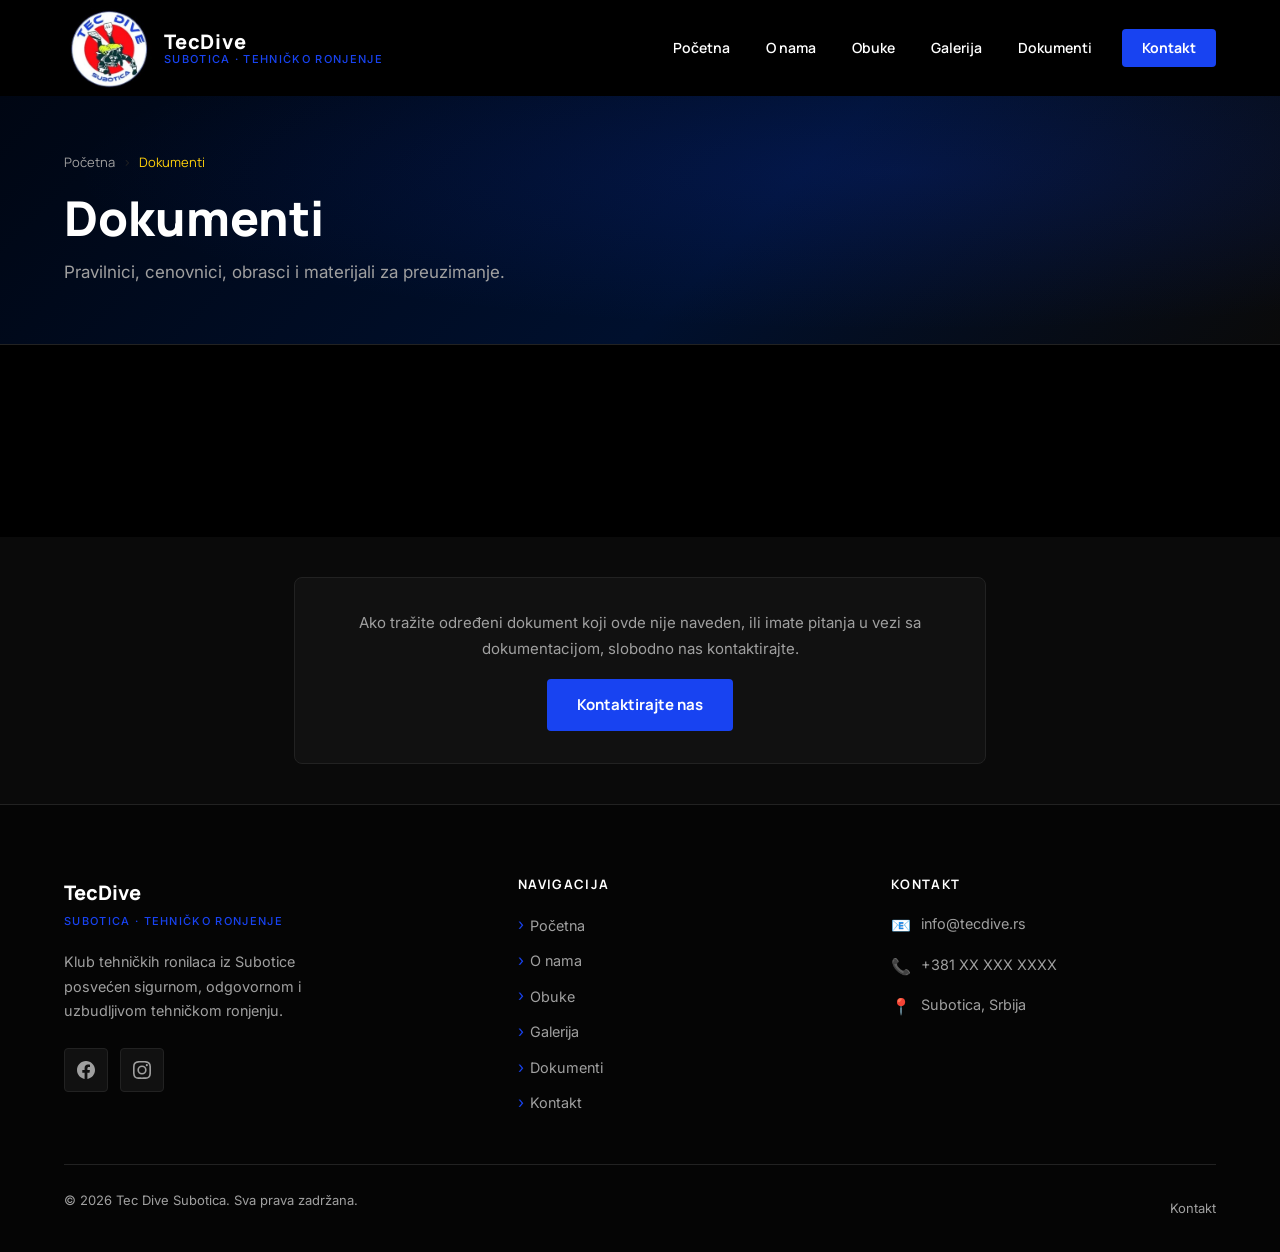
==== commit 7a6f557d: "Remove all documents from Dokumenti page — new docs to be added Co-Authored-By: Claude Sonnet 4.6 <n" ====
--- a/site/dokumenti.html
+++ b/site/dokumenti.html
@@ -35,192 +35,6 @@
     <section class="section">
       <div class="container">
 
-        <!-- PRAVILNICI -->
-        <div class="doc-category">
-          <h2 class="doc-category-title">Pravilnici i statuti</h2>
-          <ul class="doc-list">
-
-            <li class="doc-item">
-              <div class="doc-icon" aria-hidden="true">📄</div>
-              <div class="doc-info">
-                <div class="doc-name">Statut kluba Tec Dive Subotica</div>
-                <div class="doc-desc">Osnivački akt i pravila rada kluba</div>
-              </div>
-              <div class="doc-meta">PDF · ~120 KB</div>
-              <div class="doc-download">
-                <a href="docs/statut-kluba.pdf" download class="btn btn-outline btn-sm">
-                  Preuzmi
-                </a>
-              </div>
-            </li>
-
-            <li class="doc-item">
-              <div class="doc-icon" aria-hidden="true">📄</div>
-              <div class="doc-info">
-                <div class="doc-name">Pravilnik o bezbednosti ronjenja</div>
-                <div class="doc-desc">Obavezni protokoli i procedure bezbednosti za sve ronioce kluba</div>
-              </div>
-              <div class="doc-meta">PDF · ~85 KB</div>
-              <div class="doc-download">
-                <a href="docs/pravilnik-bezbednost.pdf" download class="btn btn-outline btn-sm">
-                  Preuzmi
-                </a>
-              </div>
-            </li>
-
-            <li class="doc-item">
-              <div class="doc-icon" aria-hidden="true">📄</div>
-              <div class="doc-info">
-                <div class="doc-name">Pravilnik o opremi</div>
-                <div class="doc-desc">Standardi, servisiranje i korišćenje ronilačke opreme kluba</div>
-              </div>
-              <div class="doc-meta">PDF · ~60 KB</div>
-              <div class="doc-download">
-                <a href="docs/pravilnik-oprema.pdf" download class="btn btn-outline btn-sm">
-                  Preuzmi
-                </a>
-              </div>
-            </li>
-
-          </ul>
-        </div>
-
-        <!-- CENOVNICI -->
-        <div class="doc-category">
-          <h2 class="doc-category-title">Cenovnici</h2>
-          <ul class="doc-list">
-
-            <li class="doc-item">
-              <div class="doc-icon" aria-hidden="true">💰</div>
-              <div class="doc-info">
-                <div class="doc-name">Cenovnik obuka 2025</div>
-                <div class="doc-desc">Aktuelne cene svih TDI kurseva i programa</div>
-              </div>
-              <div class="doc-meta">PDF · ~40 KB</div>
-              <div class="doc-download">
-                <a href="docs/cenovnik-obuke-2025.pdf" download class="btn btn-outline btn-sm">
-                  Preuzmi
-                </a>
-              </div>
-            </li>
-
-            <li class="doc-item">
-              <div class="doc-icon" aria-hidden="true">💰</div>
-              <div class="doc-info">
-                <div class="doc-name">Cenovnik opreme i servisa</div>
-                <div class="doc-desc">Iznajmljivanje i servisiranje opreme, punjenje boca, gasovi</div>
-              </div>
-              <div class="doc-meta">PDF · ~35 KB</div>
-              <div class="doc-download">
-                <a href="docs/cenovnik-oprema.pdf" download class="btn btn-outline btn-sm">
-                  Preuzmi
-                </a>
-              </div>
-            </li>
-
-          </ul>
-        </div>
-
-        <!-- OBRASCI -->
-        <div class="doc-category">
-          <h2 class="doc-category-title">Obrasci</h2>
-          <ul class="doc-list">
-
-            <li class="doc-item">
-              <div class="doc-icon" aria-hidden="true">📝</div>
-              <div class="doc-info">
-                <div class="doc-name">Zahtev za učlanjenje</div>
-                <div class="doc-desc">Obrazac za prijavu novih članova kluba</div>
-              </div>
-              <div class="doc-meta">PDF · ~25 KB</div>
-              <div class="doc-download">
-                <a href="docs/zahtev-uclanenje.pdf" download class="btn btn-outline btn-sm">
-                  Preuzmi
-                </a>
-              </div>
-            </li>
-
-            <li class="doc-item">
-              <div class="doc-icon" aria-hidden="true">📝</div>
-              <div class="doc-info">
-                <div class="doc-name">Zdravstvena izjava za ronjenje</div>
-                <div class="doc-desc">Obavezna izjava pre polaska na obuku ili grupni zaron</div>
-              </div>
-              <div class="doc-meta">PDF · ~20 KB</div>
-              <div class="doc-download">
-                <a href="docs/zdravstvena-izjava.pdf" download class="btn btn-outline btn-sm">
-                  Preuzmi
-                </a>
-              </div>
-            </li>
-
-            <li class="doc-item">
-              <div class="doc-icon" aria-hidden="true">📝</div>
-              <div class="doc-info">
-                <div class="doc-name">Obrazac za dnevnik ronjenja</div>
-                <div class="doc-desc">Standardni obrazac dnevnika zarona za vođenje evidencije</div>
-              </div>
-              <div class="doc-meta">PDF · ~30 KB</div>
-              <div class="doc-download">
-                <a href="docs/dnevnik-ronjenja.pdf" download class="btn btn-outline btn-sm">
-                  Preuzmi
-                </a>
-              </div>
-            </li>
-
-            <li class="doc-item">
-              <div class="doc-icon" aria-hidden="true">📝</div>
-              <div class="doc-info">
-                <div class="doc-name">Prijava za putovanje</div>
-                <div class="doc-desc">Prijava i potvrda za organizovana grupna ronilačka putovanja</div>
-              </div>
-              <div class="doc-meta">PDF · ~22 KB</div>
-              <div class="doc-download">
-                <a href="docs/prijava-putovanje.pdf" download class="btn btn-outline btn-sm">
-                  Preuzmi
-                </a>
-              </div>
-            </li>
-
-          </ul>
-        </div>
-
-        <!-- MATERIJALI -->
-        <div class="doc-category">
-          <h2 class="doc-category-title">Edukativni materijali</h2>
-          <ul class="doc-list">
-
-            <li class="doc-item">
-              <div class="doc-icon" aria-hidden="true">📚</div>
-              <div class="doc-info">
-                <div class="doc-name">Uvod u planiranje zarona</div>
-                <div class="doc-desc">Priručnik za planiranje tehničkih zarona — za polaznike obuke</div>
-              </div>
-              <div class="doc-meta">PDF · ~2.1 MB</div>
-              <div class="doc-download">
-                <a href="docs/planiranje-zarona.pdf" download class="btn btn-outline btn-sm">
-                  Preuzmi
-                </a>
-              </div>
-            </li>
-
-            <li class="doc-item">
-              <div class="doc-icon" aria-hidden="true">📚</div>
-              <div class="doc-info">
-                <div class="doc-name">Gasne mešavine u tehničkom ronjenju</div>
-                <div class="doc-desc">Nitrox, trimix, heliox — teorija i praktična primena</div>
-              </div>
-              <div class="doc-meta">PDF · ~1.5 MB</div>
-              <div class="doc-download">
-                <a href="docs/gasne-mesavine.pdf" download class="btn btn-outline btn-sm">
-                  Preuzmi
-                </a>
-              </div>
-            </li>
-
-          </ul>
-        </div>
-
       </div>
     </section>
 
